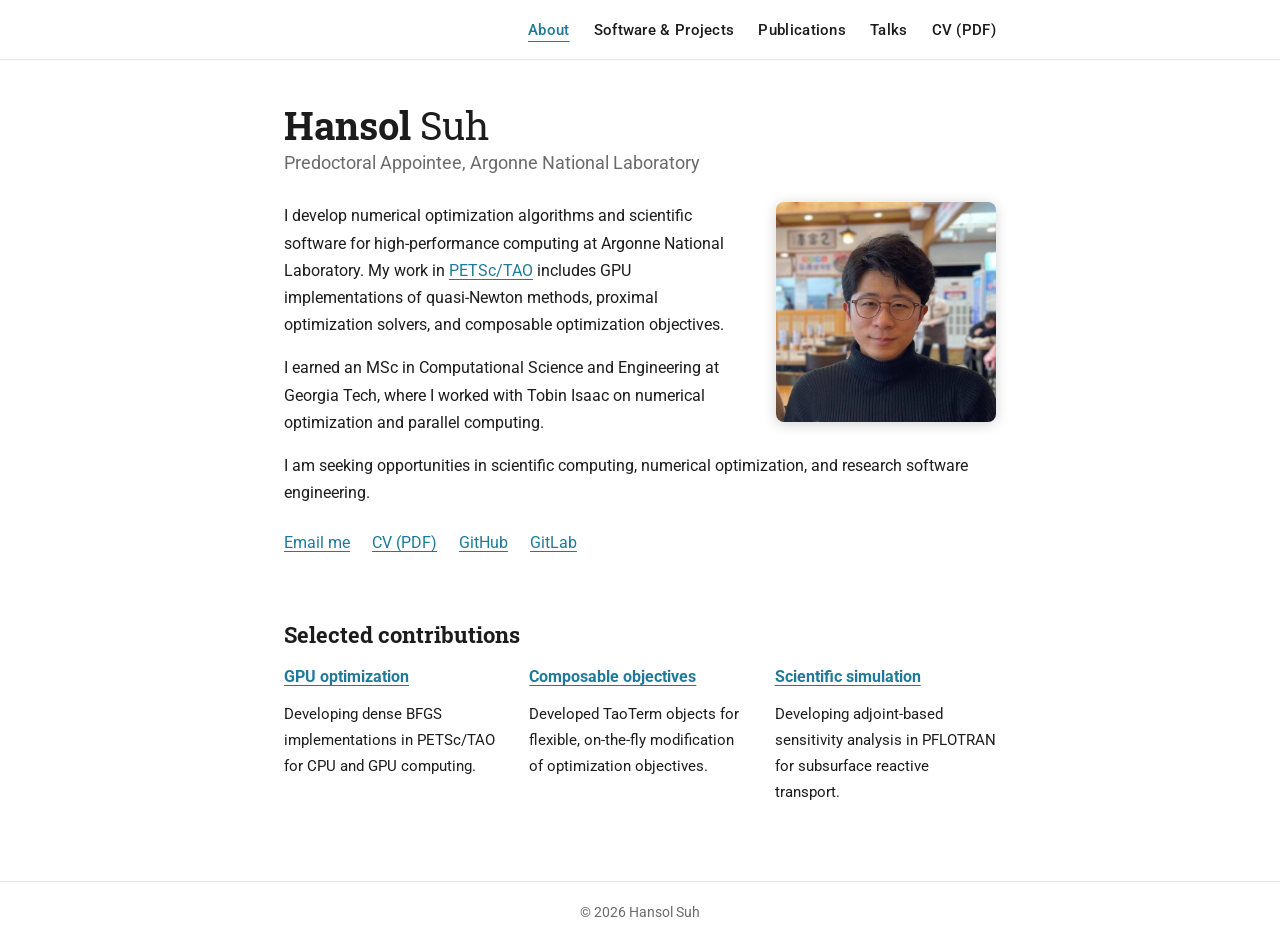
==== index.html @ a937e6cd "Add personal website with projects, publications, talks, and CV" ====
<!DOCTYPE html>

<html lang="en">

  <head>
    <meta charset="utf-8" />
    <meta http-equiv="x-ua-compatible" content="ie=edge" />
    <meta name="viewport" content="width=device-width, initial-scale=1" />

    <title>Hansol Suh</title>
    <meta name="description" content="Hansol Suh develops numerical optimization algorithms and scientific software for high-performance computing at Argonne National Laboratory." />
    <meta property="og:title" content="Hansol Suh" />
    <meta property="og:description" content="Hansol Suh develops numerical optimization algorithms and scientific software for high-performance computing at Argonne National Laboratory." />
    <meta property="og:type" content="website" />
    <meta property="og:url" content="https://hansolsuh.com/" />
    <meta property="og:image" content="https://hansolsuh.com/assets/img/hansol-suh.jpg" />

    <link rel="icon" type="image/png" href="favicon.png" sizes="32x32" />
    <link rel="stylesheet" href="main.css" />

    <link rel="preconnect" href="https://fonts.googleapis.com" />
    <link rel="preconnect" href="https://fonts.gstatic.com" crossorigin />
    <link href="https://fonts.googleapis.com/css2?family=Roboto:wght@300;400;500;700&family=Roboto+Slab:wght@400;700&display=swap" rel="stylesheet" />

  </head>

  <body>
    <a class="skip-link" href="#main-content">Skip to content</a>
    <nav class="navbar" aria-label="Main navigation">
      <div class="container">
        <a href="index.html" class="active" aria-current="page">About</a>
        <a href="projects.html">Software &amp; Projects</a>
        <a href="publications.html">Publications</a>
        <a href="talks.html">Talks</a>
        <a href="assets/hansol-suh-cv.pdf">CV (PDF)</a>
      </div>
    </nav>

    <main id="main-content">
      <div class="container">
        <header>
          <h1 class="post-title"><span class="fw-bold">Hansol</span> Suh</h1>
          <p class="desc">Predoctoral Appointee, Argonne National Laboratory</p>
        </header>

        <article>
          <div class="profile">
            <img src="assets/img/hansol-suh.jpg" alt="Hansol Suh" width="220" height="220" />
          </div>

          <p>
            I develop numerical optimization algorithms and scientific software
            for high-performance computing at Argonne National Laboratory. My
            work in <a href="https://petsc.org/release/manual/tao/">PETSc/TAO</a>
            includes GPU implementations of quasi-Newton methods, proximal
            optimization solvers, and composable optimization objectives.
          </p>
          <p>
            I earned an MSc in Computational Science and Engineering at
            Georgia Tech, where I worked with Tobin Isaac on numerical
            optimization and parallel computing.
          </p>
          <p>
            I am seeking opportunities in scientific computing, numerical
            optimization, and research software engineering.
          </p>

          <ul class="contact-links" aria-label="Contact and profiles">
            <li><a href="mailto:hansol.suh.123@gmail.com">Email me</a></li>
            <li><a href="assets/hansol-suh-cv.pdf">CV (PDF)</a></li>
            <li><a href="https://github.com/hansolsuh">GitHub</a></li>
            <li><a href="https://gitlab.com/hsuh">GitLab</a></li>
          </ul>

          <div class="clearfix"></div>

          <section class="selected-work" aria-labelledby="selected-work-title">
            <h2 id="selected-work-title">Selected contributions</h2>
            <div class="project-grid">
              <div>
                <h3><a href="projects.html#gpu-optimization">GPU optimization</a></h3>
                <p>Developing dense BFGS implementations in PETSc/TAO for CPU and GPU computing.</p>
              </div>
              <div>
                <h3><a href="projects.html#taoterm">Composable objectives</a></h3>
                <p>Developed TaoTerm objects for flexible, on-the-fly modification of optimization objectives.</p>
              </div>
              <div>
                <h3><a href="projects.html#pflotran">Scientific simulation</a></h3>
                <p>Developing adjoint-based sensitivity analysis in PFLOTRAN for subsurface reactive transport.</p>
              </div>
            </div>
          </section>
        </article>
      </div>
    </main>

    <footer class="site-footer">&copy; 2026 Hansol Suh</footer>
  </body>

</html>
---- main.css ----
:root {
    --text-color: #1c1c1c;
    --text-color-light: #6b6b6b;
    --bg-color: #ffffff;
    --theme-color: #1f7a99;
    --divider-color: rgba(0, 0, 0, 0.1);
    --nav-height: 60px;
}

* {
    box-sizing: border-box;
}

html {
    font-family: 'Roboto', sans-serif;
    font-weight: 400;
}

body {
    margin: 0;
    background: var(--bg-color);
    color: var(--text-color);
}

a {
    text-decoration: none;
    color: var(--theme-color);
}

a:hover {
    text-decoration: underline;
}

/* ---- Nav bar ---- */

.navbar {
    position: fixed;
    top: 0;
    left: 0;
    right: 0;
    height: var(--nav-height);
    background: var(--bg-color);
    border-bottom: 1px solid var(--divider-color);
    z-index: 1000;
    display: flex;
    align-items: center;
}

.navbar .container {
    max-width: 760px;
    margin: 0 auto;
    width: 100%;
    display: flex;
    justify-content: flex-end;
    gap: 24px;
    padding: 0 24px;
}

.navbar a {
    margin-left: 0;
    white-space: nowrap;
    color: var(--text-color);
    font-weight: 500;
    font-size: 0.95rem;
    letter-spacing: 0.02em;
}

.navbar a.active,
.navbar a:hover {
    color: var(--theme-color);
    text-decoration: none;
}

/* ---- Page container ---- */

.container {
    max-width: 760px;
    margin: 0 auto;
    padding: 0 24px;
}

main {
    padding-top: calc(var(--nav-height) + 40px);
    padding-bottom: 60px;
    min-height: calc(100vh - 140px);
}

/* ---- Post header (name + tagline) ---- */

.post-title {
    font-family: 'Roboto Slab', serif;
    font-weight: 400;
    font-size: 2.4rem;
    margin: 0 0 2px;
}

.post-title .fw-bold {
    font-weight: 700;
}

.desc {
    color: var(--text-color-light);
    font-size: 1.15rem;
    margin: 0 0 1.6em;
}

/* ---- Profile photo + bio ---- */

.profile {
    float: right;
    width: 220px;
    margin: 0 0 1.5em 2.2em;
}

.profile img {
    width: 100%;
    height: auto;
    border-radius: 8px;
    box-shadow: 0 2px 14px rgba(0, 0, 0, 0.18);
}

article p {
    margin: 0 0 1em;
    line-height: 1.7;
}

.clearfix {
    clear: both;
}

/* ---- Contact and resource links ---- */

.contact-links,
.resource-links {
    list-style: none;
    padding: 0;
    display: flex;
    flex-wrap: wrap;
    gap: 12px 22px;
    line-height: 1.6;
}

.contact-links {
    margin: 1.5em 0;
}

a:focus-visible {
    outline: 2px solid var(--theme-color);
    outline-offset: 4px;
    border-radius: 2px;
}

main a {
    text-decoration: underline;
    text-underline-offset: 3px;
}

.skip-link {
    position: fixed;
    top: -100px;
    left: 16px;
    padding: 12px;
    background: white;
    z-index: 1100;
}

.skip-link:focus {
    top: 8px;
}

.navbar a.active {
    text-decoration: underline;
    text-underline-offset: 6px;
}

.selected-work {
    margin-top: 2.5em;
}

.selected-work h2 {
    font-family: 'Roboto Slab', serif;
    font-size: 1.4rem;
}

.project-grid {
    display: grid;
    grid-template-columns: repeat(3, minmax(0, 1fr));
    gap: 24px;
}

.project-grid h3 {
    font-size: 1rem;
    margin-top: 0;
}

.project-grid p {
    font-size: 0.95rem;
}

.project-detail {
    scroll-margin-top: calc(var(--nav-height) + 24px);
    line-height: 1.7;
}

.page-note {
    margin-top: 2.5em;
    font-size: 0.95rem;
    line-height: 1.7;
}

@media (max-width: 600px) {
    :root {
        --nav-height: 96px;
    }
    .navbar .container {
        flex-wrap: wrap;
        justify-content: center;
        gap: 12px 18px;
        padding: 12px 16px;
    }
    .navbar a {
        font-size: 0.9rem;
    }
    .project-grid {
        grid-template-columns: 1fr;
        gap: 12px;
    }
    .profile {
        float: none;
        width: 160px;
        margin: 0 auto 1.5em;
        display: block;
    }
    .post-title {
        font-size: 2rem;
    }
}

/* ---- Footer ---- */

footer.site-footer {
    border-top: 1px solid var(--divider-color);
    padding: 22px 24px;
    text-align: center;
    color: var(--text-color-light);
    font-size: 0.85rem;
}

/* ---- Publications page ---- */

.page h2 {
    font-family: 'Roboto Slab', serif;
    font-size: 1.15rem;
    font-weight: 700;
    text-transform: uppercase;
    letter-spacing: 0.03em;
    color: var(--text-color);
    border-bottom: 1px solid var(--divider-color);
    padding-bottom: 6px;
    margin-top: 2.2em;
}

.intro {
    line-height: 1.7;
    margin-bottom: 1.5em;
}

.pub-list {
    list-style: none;
    padding: 0;
    margin: 1em 0;
}

.pub-list li {
    margin-bottom: 1.3em;
    line-height: 1.6;
}

.pub-title {
    font-weight: 500;
    display: block;
}

.pub-authors {
    display: block;
}

.pub-venue {
    display: block;
    color: var(--text-color-light);
    font-style: italic;
}

.pub-links {
    display: block;
    margin-top: 3px;
    font-size: 0.85rem;
    font-style: normal;
}
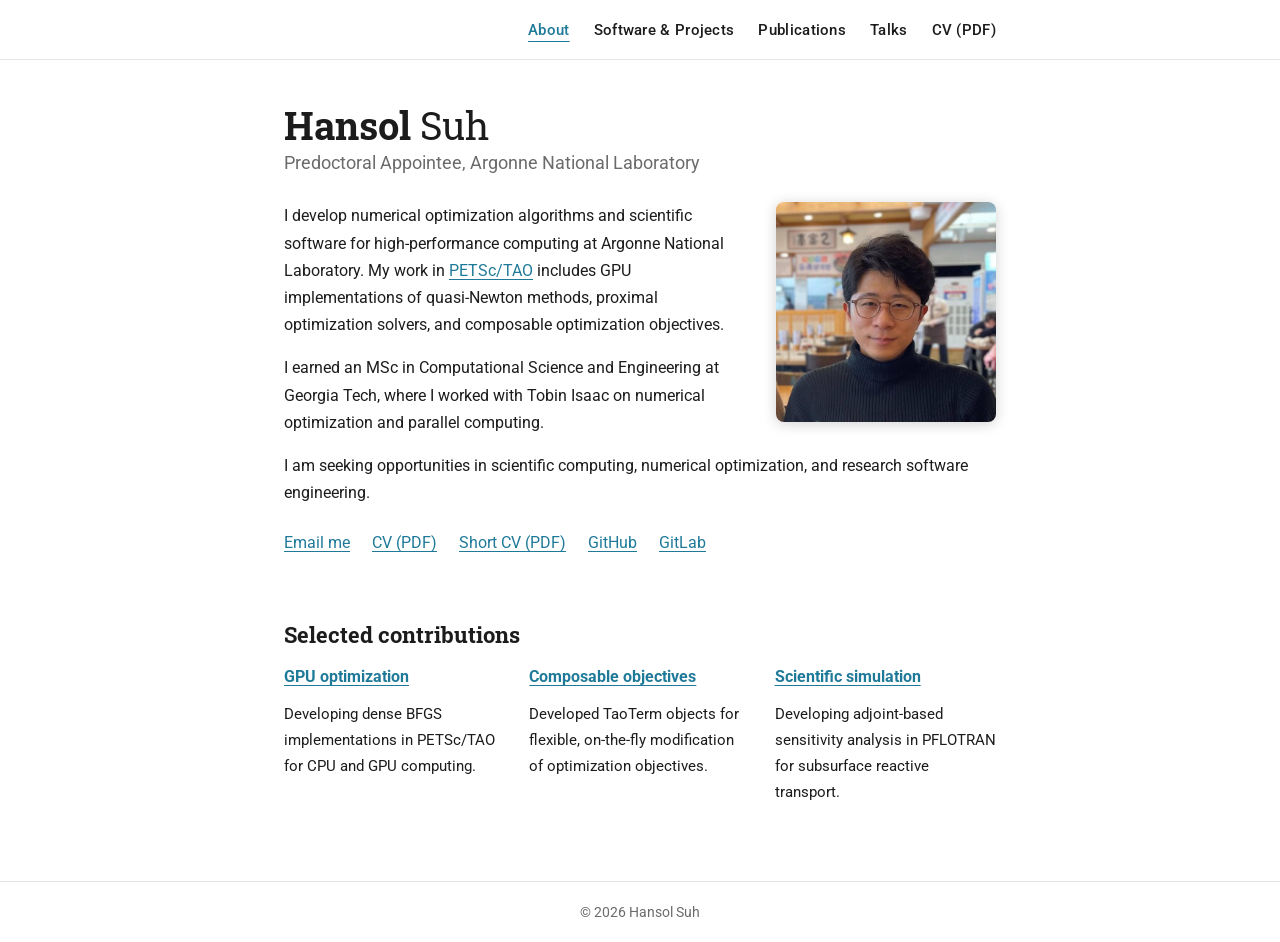
==== commit 6cab82bf: "update" ====
--- a/index.html
+++ b/index.html
@@ -68,6 +68,7 @@
           <ul class="contact-links" aria-label="Contact and profiles">
             <li><a href="mailto:hansol.suh.123@gmail.com">Email me</a></li>
             <li><a href="assets/hansol-suh-cv.pdf">CV (PDF)</a></li>
+            <li><a href="assets/hansol-suh-cv-short.pdf">Short CV (PDF)</a></li>
             <li><a href="https://github.com/hansolsuh">GitHub</a></li>
             <li><a href="https://gitlab.com/hsuh">GitLab</a></li>
           </ul>
